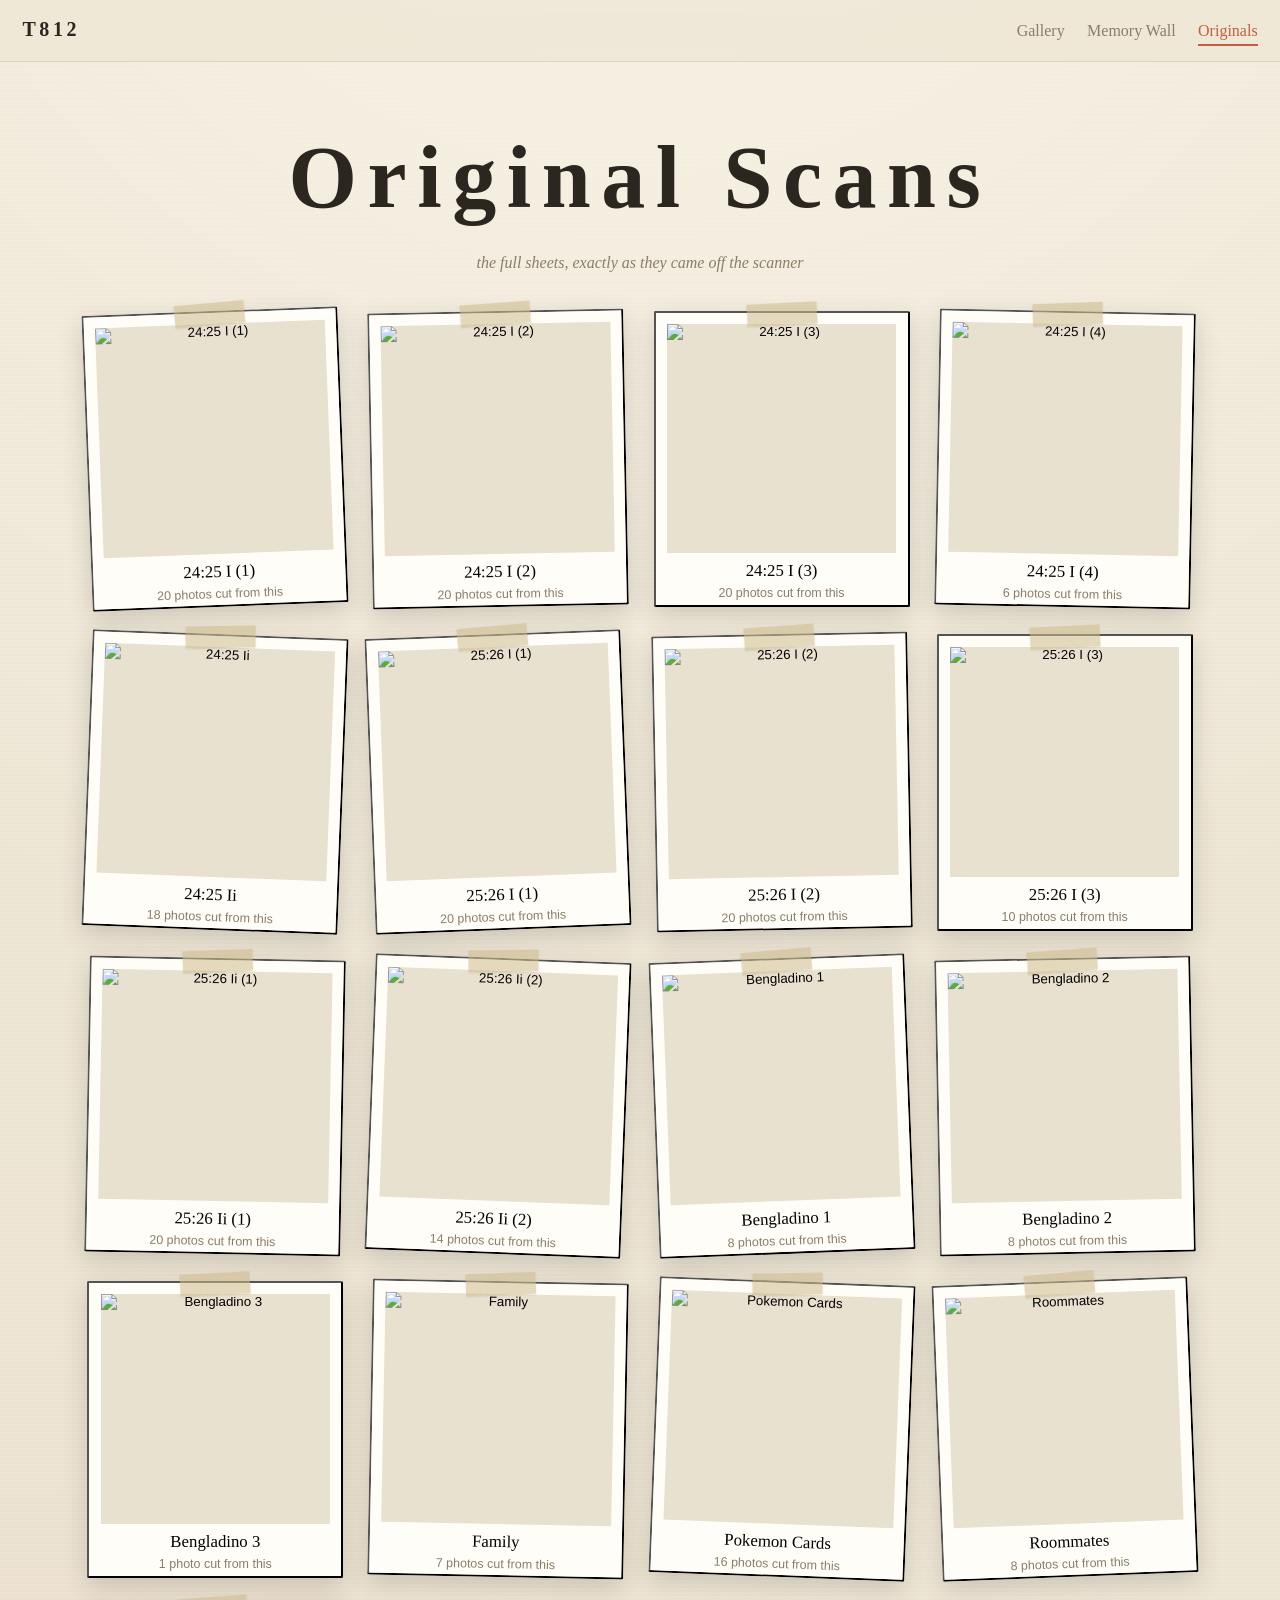
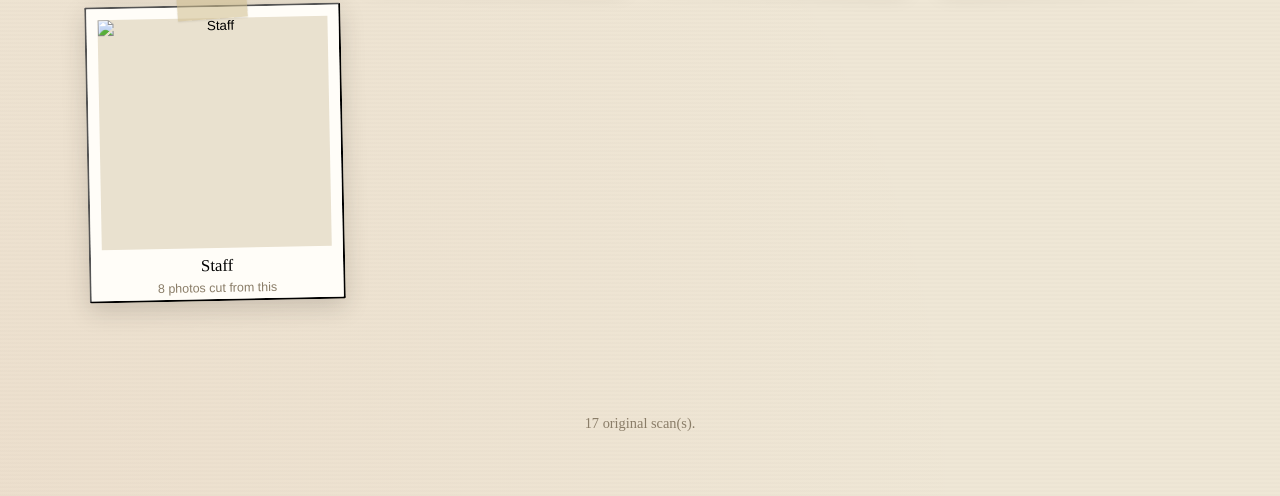
==== originals.html @ c06dd4bc "Build aesthetic site: photo-view memories, Memory Wall, Originals - Scrapbook redesign (paper/tape/h" ====
<!DOCTYPE html>
<html lang="en">
<head>
  <meta charset="UTF-8" />
  <meta name="viewport" content="width=device-width, initial-scale=1.0" />
  <meta name="robots" content="noindex, nofollow" />
  <title>T812 · Original Scans</title>
  <link rel="stylesheet" href="style.css" />
</head>
<body>
  <nav class="site-nav">
    <a class="brand" href="index.html">T812</a>
    <a class="navlink" href="index.html">Gallery</a>
    <a class="navlink" href="wall.html">Memory Wall</a>
    <a class="navlink active" href="originals.html">Originals</a>
  </nav>

  <header class="hero">
    <h1>Original Scans</h1>
    <p class="tagline">the full sheets, exactly as they came off the scanner</p>
  </header>

  <section id="originals" class="gallery"></section>

  <footer class="footer"><p><span id="meta"></span></p></footer>

  <div class="lightbox" id="origbox" hidden>
    <button class="lightbox__close" id="origClose" aria-label="Close">&times;</button>
    <div class="lightbox__media" style="background:transparent">
      <img id="origImg" alt="original scan" />
    </div>
  </div>

  <script src="originals.js"></script>
</body>
</html>
---- style.css ----
:root {
  --paper: #efe7d6;
  --paper2: #f6f0e3;
  --ink: #2c2620;
  --muted: #8a7d68;
  --accent: #c0603f;
  --card: #fffdf8;
  --tape: rgba(206, 188, 140, 0.55);
  --shadow: 0 8px 24px rgba(44, 38, 32, 0.18);
  --hand: "Bradley Hand", "Segoe Print", "Comic Sans MS", cursive;
  --serif: "Iowan Old Style", "Palatino Linotype", Palatino, Georgia, serif;
}

* { box-sizing: border-box; }

body {
  margin: 0;
  color: var(--ink);
  font-family: var(--serif);
  line-height: 1.55;
  background-color: var(--paper);
  /* soft paper grain + warm vignette */
  background-image:
    radial-gradient(circle at 50% -20%, #faf5ea, transparent 55%),
    radial-gradient(circle at 0% 100%, rgba(192,96,63,0.06), transparent 40%),
    repeating-linear-gradient(0deg, rgba(0,0,0,0.012) 0 2px, transparent 2px 4px);
}

a { color: var(--accent); }

/* ---- top nav ---- */
.site-nav {
  position: sticky; top: 0; z-index: 30;
  display: flex; align-items: baseline; gap: 1.4rem;
  padding: 0.9rem 1.4rem;
  background: rgba(239, 231, 214, 0.9);
  backdrop-filter: blur(6px);
  border-bottom: 1px solid rgba(44,38,32,0.1);
}
.site-nav .brand {
  font-weight: 800; letter-spacing: 0.18em; font-size: 1.25rem; margin-right: auto;
  text-decoration: none; color: var(--ink);
}
.site-nav a.navlink { text-decoration: none; color: var(--muted); font-size: 1rem; }
.site-nav a.navlink:hover { color: var(--ink); }
.site-nav a.navlink.active { color: var(--accent); border-bottom: 2px solid var(--accent); }

/* ---- hero / masthead ---- */
.hero { text-align: center; padding: 3rem 1rem 1.2rem; }
.hero h1 { font-size: clamp(3rem, 11vw, 5.5rem); letter-spacing: 0.12em; margin: 0; }
.hero .tagline { color: var(--muted); font-style: italic; margin: 0.3rem 0 0; }

/* ---- chapter shelf (home) ---- */
.shelf {
  display: grid; grid-template-columns: repeat(auto-fill, minmax(240px, 1fr));
  gap: 1.6rem; max-width: 1100px; margin: 1.5rem auto; padding: 0 1.4rem 2rem;
}
.chapter {
  display: block; text-decoration: none; color: inherit;
  background: var(--card); padding: 0.8rem 0.8rem 1rem;
  box-shadow: var(--shadow); border-radius: 3px;
  transform: rotate(var(--tilt, 0deg)); transition: transform .18s ease, box-shadow .18s ease;
}
.chapter:hover { transform: rotate(0) translateY(-3px); box-shadow: 0 14px 30px rgba(44,38,32,.26); }
.chapter .thumb { aspect-ratio: 4/3; width: 100%; object-fit: cover; background: #e5ddca; display: block; }
.chapter .name { font-family: var(--hand); font-size: 1.35rem; margin-top: .5rem; text-align: center; }
.chapter .count { text-align: center; color: var(--muted); font-size: .85rem; }

/* ---- filter chips ---- */
.filters { display: flex; flex-wrap: wrap; gap: .5rem; justify-content: center; padding: 1rem; }
.filters button {
  font: inherit; cursor: pointer; border: 1px solid rgba(44,38,32,.18);
  background: var(--card); color: var(--ink); padding: .35rem .9rem; border-radius: 999px;
}
.filters button[aria-pressed="true"] { background: var(--accent); color: #fff; border-color: var(--accent); }

/* ---- gallery grid ---- */
.gallery {
  display: grid; grid-template-columns: repeat(auto-fill, minmax(210px, 1fr));
  gap: 1.7rem; max-width: 1150px; margin: 0 auto; padding: 1rem 1.4rem 4rem;
}
.loading, .empty { grid-column: 1/-1; text-align: center; color: var(--muted); }

.card {
  position: relative; background: var(--card); padding: .7rem .7rem .3rem;
  box-shadow: var(--shadow); border-radius: 2px; cursor: pointer;
  transform: rotate(var(--tilt, 0deg)); transition: transform .18s ease, box-shadow .18s ease;
}
.card::before { /* tape */
  content: ""; position: absolute; top: -10px; left: 50%; transform: translateX(-50%) rotate(-3deg);
  width: 70px; height: 22px; background: var(--tape); box-shadow: 0 1px 2px rgba(0,0,0,.08);
}
.card:hover { transform: rotate(0) scale(1.03); box-shadow: 0 14px 32px rgba(44,38,32,.28); }
.card img { aspect-ratio: 1/1; width: 100%; object-fit: cover; background: #e9e1cf; display: block; }
.card .cap { font-family: var(--hand); text-align: center; padding: .5rem .2rem .3rem; font-size: 1.05rem; }
.card .sub { text-align: center; color: var(--muted); font-size: .78rem; }
.badge {
  position: absolute; bottom: 38px; right: 10px; background: var(--accent); color:#fff;
  font-size: .72rem; border-radius: 999px; padding: .05rem .5rem; font-family: var(--serif);
}

/* ---- lightbox / photo view ---- */
.lightbox { position: fixed; inset: 0; background: rgba(22,18,14,.85); z-index: 100;
  display: flex; align-items: center; justify-content: center; padding: 1.5rem; }
.lightbox[hidden] { display: none; }
.lightbox__panel {
  background: var(--paper2); border-radius: 4px; box-shadow: var(--shadow);
  max-width: min(1000px, 95vw); max-height: 92vh; overflow: auto;
  display: grid; grid-template-columns: 1.3fr 1fr; gap: 0;
}
@media (max-width: 720px) { .lightbox__panel { grid-template-columns: 1fr; } }
.lightbox__media { background: #1c1813; display: flex; align-items: center; justify-content: center; padding: 1rem; }
.lightbox__media img { max-width: 100%; max-height: 78vh; display: block; box-shadow: var(--shadow); }
.lightbox__side { padding: 1.4rem; display: flex; flex-direction: column; min-width: 0; }
.lightbox__side h2 { margin: 0 0 .2rem; }
.lightbox__side .meta { color: var(--muted); font-size: .9rem; }
.lightbox__side .orig { margin: .6rem 0; font-size: .9rem; }
.notes { margin-top: .6rem; border-top: 1px dashed rgba(44,38,32,.25); padding-top: .8rem;
  overflow: auto; flex: 1; }
.notes h3 { font-family: var(--hand); font-size: 1.2rem; margin: 0 0 .5rem; }
.note {
  background: #fff8e6; border-left: 3px solid var(--accent); padding: .5rem .7rem;
  margin-bottom: .6rem; box-shadow: 0 2px 6px rgba(0,0,0,.06); font-size: .95rem;
}
.note .who { font-family: var(--hand); color: var(--accent); font-size: 1.05rem; }
.note .when { color: var(--muted); font-size: .72rem; float: right; }
.lightbox__close { position: fixed; top: 1rem; right: 1.3rem; font-size: 2.4rem; line-height: 1;
  color: #fff; background: none; border: none; cursor: pointer; }

/* ---- forms ---- */
.memform { display: grid; gap: .5rem; margin-top: .6rem; }
.memform input, .memform textarea {
  font: inherit; padding: .5rem .6rem; border: 1px solid rgba(44,38,32,.25);
  border-radius: 4px; background: #fff; width: 100%;
}
.memform textarea { min-height: 70px; resize: vertical; }
.memform button {
  font: inherit; cursor: pointer; background: var(--accent); color: #fff; border: none;
  padding: .55rem 1rem; border-radius: 999px; justify-self: start;
}
.memform .hp { position: absolute; left: -9999px; }   /* honeypot */
.formnote { color: var(--muted); font-size: .8rem; }

/* ---- the wall ---- */
.wall {
  column-count: 4; column-gap: 1.2rem; max-width: 1150px; margin: 0 auto; padding: 1rem 1.4rem 4rem;
}
@media (max-width: 980px) { .wall { column-count: 3; } }
@media (max-width: 680px) { .wall { column-count: 2; } }
@media (max-width: 460px) { .wall { column-count: 1; } }
.wallnote {
  break-inside: avoid; background: #fff8e6; padding: .9rem 1rem; margin-bottom: 1.2rem;
  box-shadow: var(--shadow); border-radius: 2px; transform: rotate(var(--tilt, 0deg));
}
.wallnote .msg { font-size: 1rem; }
.wallnote .who { font-family: var(--hand); color: var(--accent); font-size: 1.15rem; margin-top: .4rem; }
.wallnote img { width: 100%; margin-top: .5rem; border-radius: 2px; box-shadow: 0 2px 6px rgba(0,0,0,.12); }

.panel { max-width: 640px; margin: 1.5rem auto; background: var(--card); padding: 1.4rem 1.6rem;
  box-shadow: var(--shadow); border-radius: 3px; }
.panel h2 { font-family: var(--hand); margin-top: 0; }

.footer { text-align: center; color: var(--muted); padding: 2rem 1rem 3rem; font-size: .9rem; }
.footer code { background: #e6dcc6; padding: .1rem .35rem; border-radius: 4px; }
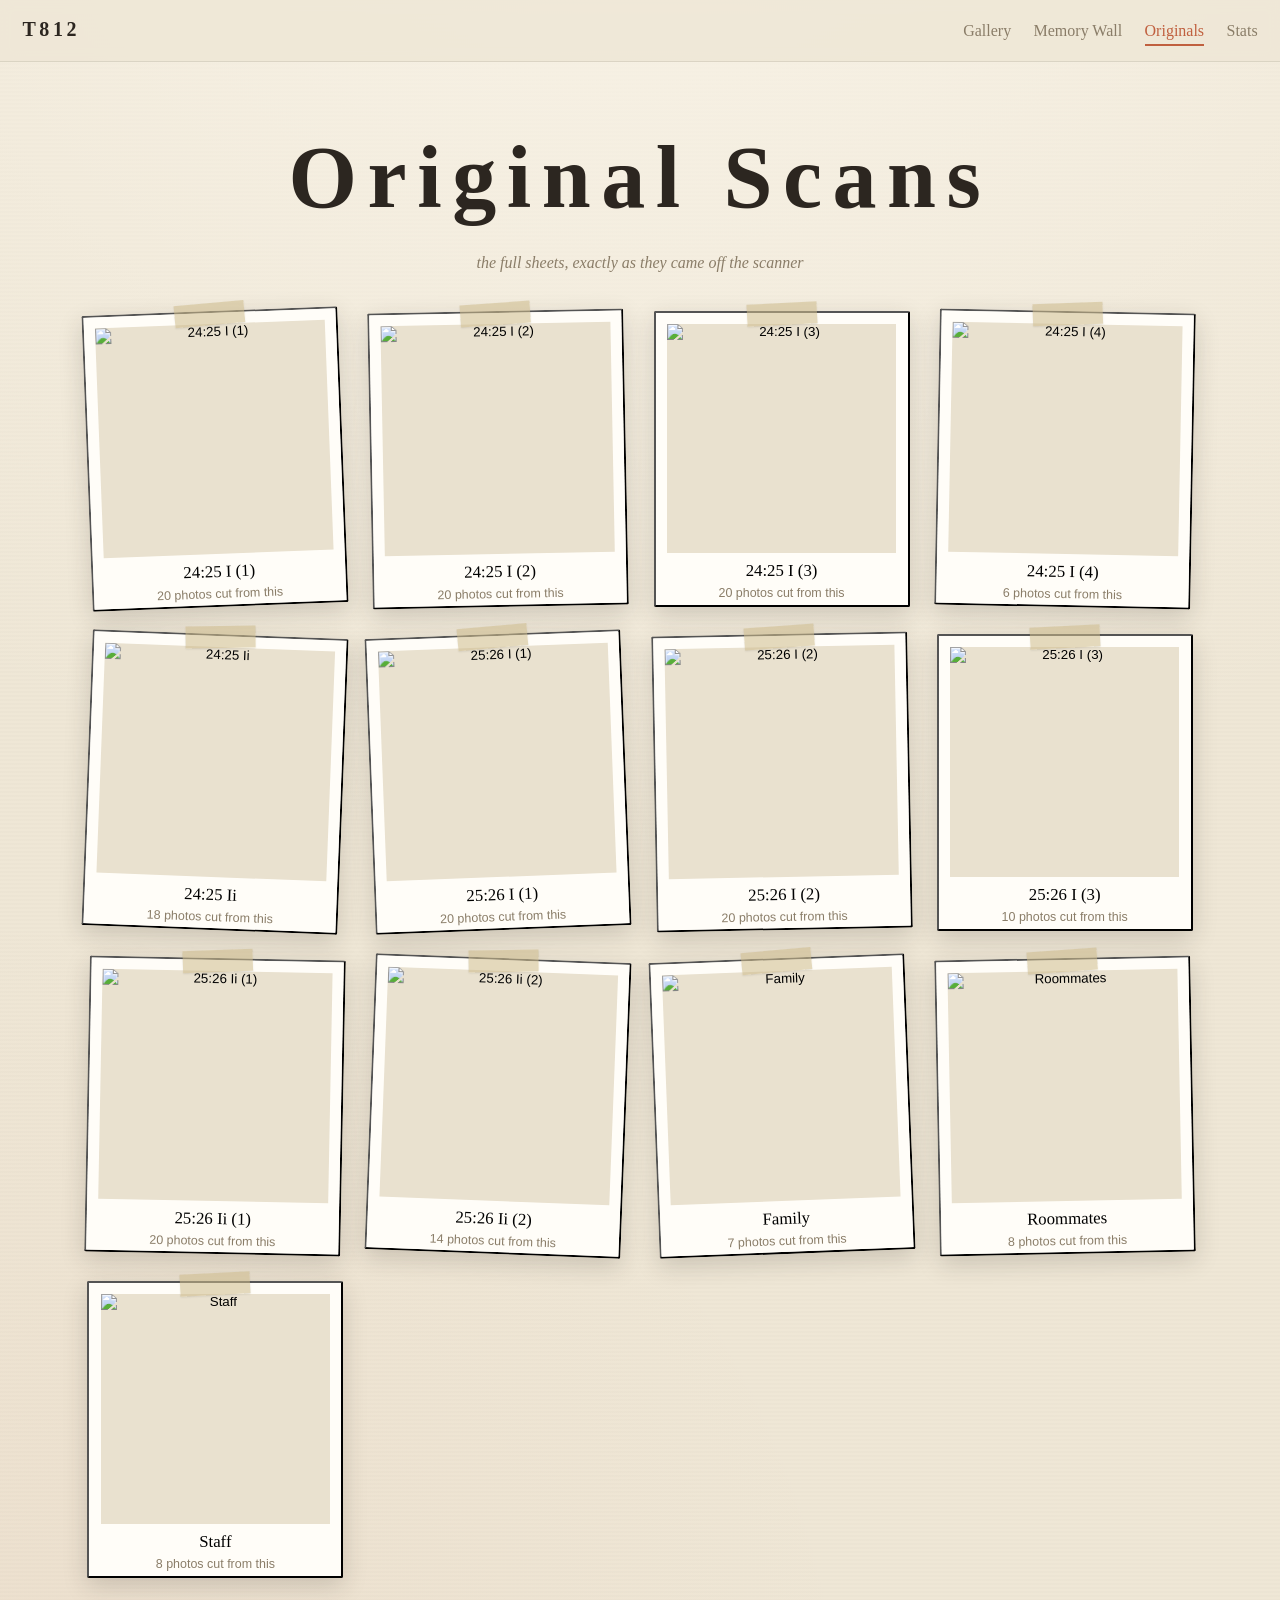
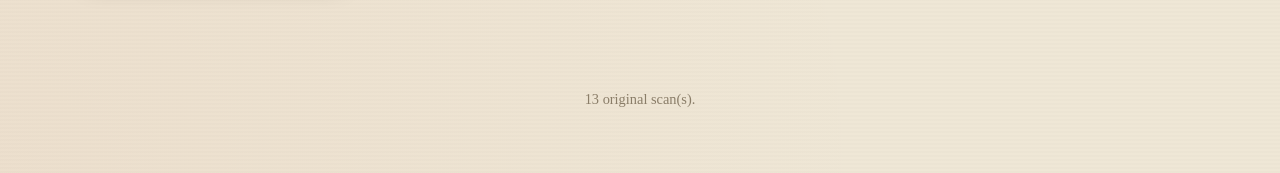
==== commit 3a21c1da: "Add public Stats page: world map of visits + breakdowns A new "Stats" page shows where people visite" ====
--- a/originals.html
+++ b/originals.html
@@ -13,6 +13,7 @@
     <a class="navlink" href="index.html">Gallery</a>
     <a class="navlink" href="wall.html">Memory Wall</a>
     <a class="navlink active" href="originals.html">Originals</a>
+    <a class="navlink" href="stats.html">Stats</a>
   </nav>
 
   <header class="hero">
@@ -32,5 +33,7 @@
   </div>
 
   <script src="originals.js"></script>
+  <script src="config.js"></script>
+  <script src="js/track.js"></script>
 </body>
 </html>
--- a/style.css
+++ b/style.css
@@ -94,6 +94,24 @@
 .card img { aspect-ratio: 1/1; width: 100%; object-fit: cover; background: #e9e1cf; display: block; }
 .card .cap { font-family: var(--hand); text-align: center; padding: .5rem .2rem .3rem; font-size: 1.05rem; }
 .card .sub { text-align: center; color: var(--muted); font-size: .78rem; }
+
+/* ---- flat photo wall (home): grouped sections, one scroll ---- */
+.flatwall { padding: .5rem 0 2rem; }
+.wallgroup { margin: 0 auto; }
+.wallgroup .gallery { padding: .6rem 1.4rem 1.4rem; }
+.grouphead {
+  display: flex; align-items: baseline; gap: .6rem;
+  max-width: 1150px; margin: 2.2rem auto .2rem; padding: 0 1.5rem;
+  font-family: var(--hand); font-weight: 400; font-size: 1.7rem; color: var(--ink);
+}
+.grouphead::after {
+  content: ""; flex: 1; height: 1px; align-self: center;
+  background: linear-gradient(to right, rgba(44,38,32,.22), transparent);
+}
+.grouphead .grpcount {
+  flex: none; font-family: var(--serif); font-size: .72rem; color: var(--muted);
+  border: 1px solid rgba(44,38,32,.18); border-radius: 999px; padding: .05rem .55rem;
+}
 .badge {
   position: absolute; bottom: 38px; right: 10px; background: var(--accent); color:#fff;
   font-size: .72rem; border-radius: 999px; padding: .05rem .5rem; font-family: var(--serif);
@@ -162,3 +180,43 @@
 
 .footer { text-align: center; color: var(--muted); padding: 2rem 1rem 3rem; font-size: .9rem; }
 .footer code { background: #e6dcc6; padding: .1rem .35rem; border-radius: 4px; }
+
+/* ---- stats page ---- */
+.statwrap { max-width: 1100px; margin: 0 auto; padding: .5rem 1.4rem 4rem; }
+.bignums { display: grid; grid-template-columns: repeat(4, 1fr); gap: 1rem; margin: 0 0 1.6rem; }
+@media (max-width: 620px) { .bignums { grid-template-columns: repeat(2, 1fr); } }
+.bignum {
+  background: var(--card); box-shadow: var(--shadow); border-radius: 4px;
+  padding: 1.1rem .6rem; text-align: center; transform: rotate(var(--tilt, 0deg));
+}
+.bignum .n { display: block; font-family: var(--serif); font-weight: 800; font-size: 2.3rem; color: var(--accent); line-height: 1; }
+.bignum .k { display: block; font-family: var(--hand); color: var(--muted); margin-top: .35rem; font-size: 1.05rem; }
+
+.mapcard {
+  margin: 0 0 1.8rem; background: var(--card); border-radius: 6px; padding: 1rem;
+  box-shadow: var(--shadow); border: 1px solid rgba(44,38,32,.08);
+}
+.mapholder { width: 100%; }
+.mapholder svg.worldmap { width: 100%; height: auto; display: block; }
+.mapcap { font-family: var(--hand); color: var(--muted); text-align: center; margin: .6rem 0 0; font-size: 1.05rem; }
+.pin { fill: var(--accent); fill-opacity: .85; stroke: #fff; stroke-width: 1; vector-effect: non-scaling-stroke; }
+.pin-halo { fill: var(--accent); fill-opacity: .16; }
+
+.statgrid { display: grid; grid-template-columns: repeat(2, 1fr); gap: 1.2rem; margin-bottom: 1.2rem; }
+@media (max-width: 720px) { .statgrid { grid-template-columns: 1fr; } }
+.statpanel { background: var(--card); box-shadow: var(--shadow); border-radius: 4px; padding: 1rem 1.2rem; }
+.statpanel h3 { font-family: var(--hand); margin: .1rem 0 .8rem; font-size: 1.25rem; font-weight: 400; }
+.statlist { list-style: none; margin: 0; padding: 0; }
+.statlist li { position: relative; display: flex; align-items: center; gap: .5rem; padding: .32rem .5rem; border-radius: 4px; overflow: hidden; }
+.statlist .bar { position: absolute; inset: 0 auto 0 0; height: 100%; background: rgba(192,96,63,.13); z-index: 0; }
+.statlist .lbl { position: relative; z-index: 1; flex: 1; white-space: nowrap; overflow: hidden; text-overflow: ellipsis; }
+.statlist .cnt { position: relative; z-index: 1; color: var(--muted); font-variant-numeric: tabular-nums; }
+.statlist .devsum { font-family: var(--hand); color: var(--ink); font-size: 1.05rem; padding-bottom: .5rem; }
+.statlist .empty { color: var(--muted); }
+
+.timeline { margin-bottom: 1.2rem; }
+.bars { display: flex; align-items: flex-end; gap: 3px; height: 110px; padding-top: .4rem; }
+.bar1 { flex: 1; height: 100%; display: flex; align-items: flex-end; }
+.bar1 span { width: 100%; background: var(--accent); opacity: .65; border-radius: 2px 2px 0 0; transition: opacity .15s; }
+.bar1:hover span { opacity: 1; }
+.statfoot { text-align: center; margin-top: 1rem; }
